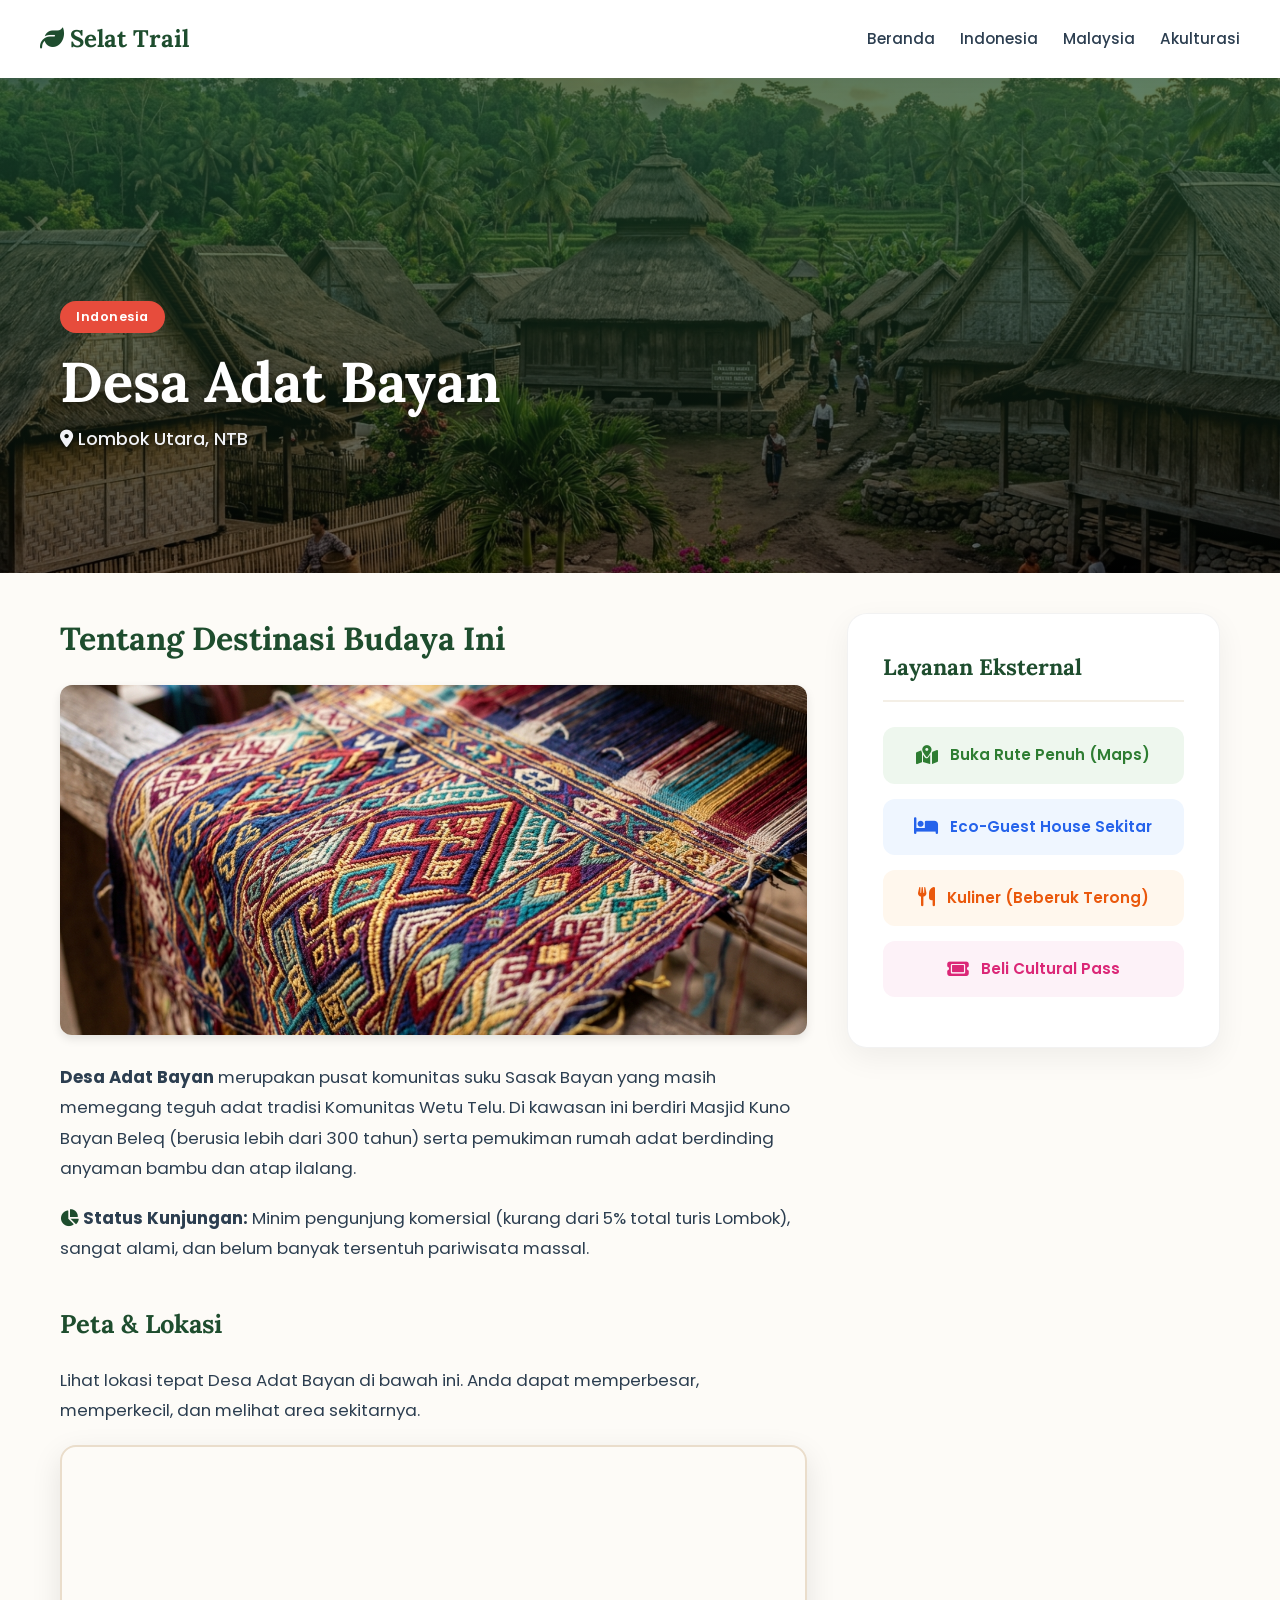
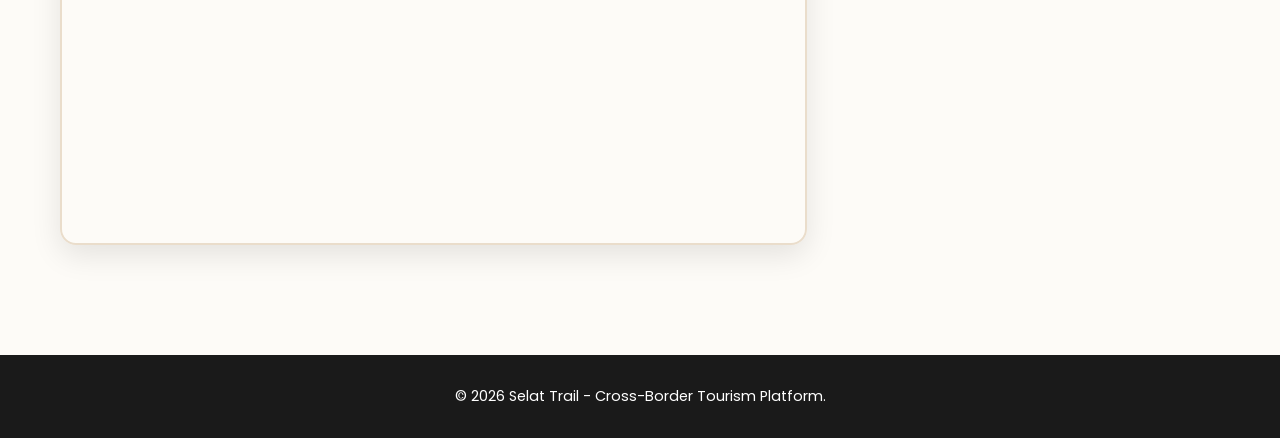
==== bayan.html @ f1a36b82 "first commit" ====
<!DOCTYPE html>
<html lang="id">
<head>
    <meta charset="UTF-8">
    <meta name="viewport" content="width=device-width, initial-scale=1.0">
    <title>Desa Adat Bayan - Selat Trail</title>
    <link href="https://fonts.googleapis.com/css2?family=Lora:ital,wght@0,400;0,600;1,400&family=Poppins:wght@300;400;500;600&display=swap" rel="stylesheet">
    <link rel="stylesheet" href="https://cdnjs.cloudflare.com/ajax/libs/font-awesome/6.4.0/css/all.min.css">
    <link rel="stylesheet" href="style.css">
</head>
<body>

    <!-- Navbar -->
    <nav class="navbar">
        <a href="index.html" class="logo">
            <i class="fa-solid fa-leaf"></i> Selat Trail
        </a>
        <ul class="nav-links">
            <li><a href="index.html#beranda">Beranda</a></li>
            <li><a href="index.html#indonesia">Indonesia</a></li>
            <li><a href="index.html#malaysia">Malaysia</a></li>
            <li><a href="index.html#akulturasi">Akulturasi</a></li>
        </ul>
    </nav>

    <!-- Header Spesifik Destinasi -->
    <header class="detail-hero" style="background-image: url('bayan_village.jpg');">
        <div class="hero-overlay"></div>
        <div class="container relative">
            <span class="badge badge-id">Indonesia</span>
            <h1>Desa Adat Bayan</h1>
            <p class="location"><i class="fa-solid fa-location-dot"></i> Lombok Utara, NTB</p>
        </div>
    </header>

    <!-- Konten Utama (Teks & Maps) -->
    <div class="container detail-layout">
        <div class="detail-main">
            <h2>Tentang Destinasi Budaya Ini</h2>
            <img src="bayan_detail.jpg" alt="Kain Tenun Tradisional Sasak" style="width: 100%; height: 350px; object-fit: cover; border-radius: 12px; margin-bottom: 20px; box-shadow: 0 4px 10px rgba(0,0,0,0.1);">
            <p><strong>Desa Adat Bayan</strong> merupakan pusat komunitas suku Sasak Bayan yang masih memegang teguh adat tradisi Komunitas Wetu Telu. Di kawasan ini berdiri Masjid Kuno Bayan Beleq (berusia lebih dari 300 tahun) serta pemukiman rumah adat berdinding anyaman bambu dan atap ilalang.</p>
            <p><i class="fa-solid fa-chart-pie" style="color:var(--color-primary);"></i> <strong>Status Kunjungan:</strong> Minim pengunjung komersial (kurang dari 5% total turis Lombok), sangat alami, dan belum banyak tersentuh pariwisata massal.</p>
            
            <h3>Peta & Lokasi</h3>
            <p>Lihat lokasi tepat Desa Adat Bayan di bawah ini. Anda dapat memperbesar, memperkecil, dan melihat area sekitarnya.</p>
            
            <!-- Google Maps Embed Iframe -->
            <div class="map-container">
                <iframe src="https://maps.google.com/maps?q=Desa+Adat+Bayan,+Lombok+Utara&t=&z=14&ie=UTF8&iwloc=&output=embed" frameborder="0" scrolling="no" marginheight="0" marginwidth="0"></iframe>
            </div>
        </div>

        <!-- Sidebar CTA (Tautan Layanan) -->
        <div class="detail-sidebar">
            <h3>Layanan Eksternal</h3>
            
            <a href="https://maps.google.com/?q=Desa+Adat+Bayan+Lombok" target="_blank" rel="noopener noreferrer" class="btn-action btn-map">
                <i class="fa-solid fa-map-location-dot"></i> Buka Rute Penuh (Maps)
            </a>
            
            <a href="https://www.agoda.com/id-id/search?city=17088" target="_blank" rel="noopener noreferrer" class="btn-action btn-stay">
                <i class="fa-solid fa-bed"></i> Eco-Guest House Sekitar
            </a>
            
            <a href="https://maps.google.com/?q=Kuliner+Lombok+Utara" target="_blank" rel="noopener noreferrer" class="btn-action btn-food">
                <i class="fa-solid fa-utensils"></i> Kuliner (Beberuk Terong)
            </a>
            
            <a href="https://wa.me/628000000000?text=Halo,%20saya%20ingin%20membeli%20Cultural%20Pass%20Desa%20Bayan" target="_blank" rel="noopener noreferrer" class="btn-action btn-ticket">
                <i class="fa-solid fa-ticket"></i> Beli Cultural Pass
            </a>
        </div>
    </div>

    <footer>
        <p>&copy; 2026 Selat Trail - Cross-Border Tourism Platform.</p>
    </footer>

    <script src="script.js"></script>
</body>
</html>
---- style.css ----
/* Reset Dasar & Variabel Tema */
:root {
    --color-primary: #1e4d2e;
    --color-secondary: #c98a4b;
    --color-text: #2c3e50;
    --color-text-light: #636e72;
    --color-white: #ffffff;
    
    --bg-light: #fdfbf7;
    --bg-cream: #f4efe6;
    --bg-sand: #eaddcb;
    
    --font-heading: 'Lora', serif;
    --font-body: 'Poppins', sans-serif;
    --transition: all 0.3s ease;
}

* { margin: 0; padding: 0; box-sizing: border-box; }
html { scroll-behavior: smooth; }
body { font-family: var(--font-body); color: var(--color-text); line-height: 1.6; background-color: var(--bg-light); }

.container { max-width: 1200px; margin: 0 auto; padding: 60px 20px; }

/* Navbar */
.navbar {
    display: flex; justify-content: space-between; align-items: center;
    padding: 20px 40px; background-color: rgba(255, 255, 255, 0.95);
    backdrop-filter: blur(10px); box-shadow: 0 4px 15px rgba(0,0,0,0.05);
    position: sticky; top: 0; z-index: 100;
}
.navbar .logo { font-family: var(--font-heading); font-size: 24px; font-weight: 700; color: var(--color-primary); text-decoration: none;}
.nav-links { list-style: none; display: flex; gap: 25px; }
.nav-links a { text-decoration: none; color: var(--color-text); font-weight: 500; transition: var(--transition); font-size: 0.95rem; }
.nav-links a:hover { color: var(--color-secondary); }

/* Hero Section */
.hero {
    position: relative; height: 80vh; display: flex; align-items: center; justify-content: center;
    text-align: center; color: var(--color-white); padding: 0 20px;
    background: url('hero_bg.jpg') center/cover;
}
.hero-overlay { position: absolute; top: 0; left: 0; width: 100%; height: 100%; background: linear-gradient(to bottom, rgba(30, 77, 46, 0.7), rgba(0,0,0,0.6)); }
.hero-content { position: relative; z-index: 2; max-width: 800px; animation: fadeIn 1s ease-out; }
.hero-subtitle { font-family: var(--font-body); text-transform: uppercase; letter-spacing: 2px; font-size: 0.9rem; margin-bottom: 15px; display: block; color: var(--color-secondary); }
.hero-content h1 { font-family: var(--font-heading); font-size: 3.5rem; margin-bottom: 25px; line-height: 1.2; }
.hero-content p { font-size: 1.15rem; margin-bottom: 40px; color: #e0e0e0; font-weight: 300;}

.btn-primary { display: inline-block; padding: 15px 35px; background-color: var(--color-secondary); color: var(--color-white); text-decoration: none; font-weight: 600; border-radius: 30px; transition: var(--transition); box-shadow: 0 4px 15px rgba(201, 138, 75, 0.4); }
.btn-primary:hover { background-color: #b3783e; transform: translateY(-2px); }

/* Section Categories */
.category-section { border-bottom: 1px solid rgba(0,0,0,0.05); }
.bg-light { background-color: var(--bg-light); }
.bg-cream { background-color: var(--bg-cream); }
.bg-sand { background-color: var(--bg-sand); }
.section-header { text-align: center; margin-bottom: 50px; }
.section-header h2 { font-family: var(--font-heading); font-size: 2.5rem; color: var(--color-primary); margin-bottom: 10px; }
.section-header p { color: var(--color-text-light); max-width: 600px; margin: 0 auto; }

/* Card Grid & Design */
.card-grid { display: grid; grid-template-columns: repeat(auto-fit, minmax(320px, 1fr)); gap: 40px; }
.destination-card { background: var(--color-white); border-radius: 20px; overflow: hidden; box-shadow: 0 10px 30px rgba(0,0,0,0.08); transition: var(--transition); display: flex; flex-direction: column; }
.destination-card:hover { transform: translateY(-8px); box-shadow: 0 15px 40px rgba(0,0,0,0.12); }
.card-image { height: 240px; background-position: center; background-size: cover; position: relative; }
.badge { position: absolute; top: 20px; left: 20px; padding: 6px 16px; border-radius: 25px; font-size: 0.8rem; font-weight: 600; color: #fff; letter-spacing: 0.5px; z-index: 5; display: inline-block; }
.badge-id { background-color: #e74c3c; } 
.badge-my { background-color: #0984e3; } 
.badge-mix { background-color: #8e44ad; } 
.card-body { padding: 30px; display: flex; flex-direction: column; flex-grow: 1; }
.card-body h3 { font-family: var(--font-heading); font-size: 1.6rem; color: var(--color-primary); margin-bottom: 8px; }
.location { color: var(--color-secondary); font-size: 0.95rem; font-weight: 500; margin-bottom: 15px; }
.short-desc { color: var(--color-text-light); font-size: 0.95rem; margin-bottom: 25px; flex-grow: 1; }
.btn-detail { background: transparent; border: 2px solid var(--color-primary); color: var(--color-primary); padding: 12px; border-radius: 10px; font-weight: 600; font-family: var(--font-body); cursor: pointer; transition: var(--transition); font-size: 0.95rem; width: 100%; display: block; text-align: center; text-decoration: none; }
.btn-detail:hover { background: var(--color-primary); color: var(--color-white); }


/* =========================================================
   STYLE UNTUK HALAMAN DETAIL (bayan.html, mahmeri.html, dll)
   ========================================================= */

.detail-hero { position: relative; height: 55vh; display: flex; align-items: flex-end; padding-bottom: 60px; background-size: cover; background-position: center; color: white; }
.detail-hero .container { position: relative; z-index: 2; width: 100%; }
.detail-hero .badge { position: relative; top: 0; left: 0; margin-bottom: 15px; }
.detail-hero h1 { font-family: var(--font-heading); font-size: 3.5rem; line-height: 1.2; margin-bottom: 10px; text-shadow: 0 2px 10px rgba(0,0,0,0.5); }
.detail-hero .location { color: #f1f2f6; font-size: 1.1rem; text-shadow: 0 2px 5px rgba(0,0,0,0.5); margin-bottom: 0; }

.detail-layout { display: grid; grid-template-columns: 2fr 1fr; gap: 40px; padding-top: 40px; }

.detail-main h2, .detail-main h3 { font-family: var(--font-heading); color: var(--color-primary); margin-bottom: 20px; font-size: 2rem; }
.detail-main h3 { font-size: 1.6rem; margin-top: 40px; }
.detail-main p { color: var(--color-text); font-size: 1.05rem; line-height: 1.8; margin-bottom: 20px; }

/* Container untuk Gambar Maps (Iframe) */
.map-container { width: 100%; height: 400px; border-radius: 16px; overflow: hidden; box-shadow: 0 10px 30px rgba(0,0,0,0.1); border: 2px solid #eaddcb; }
.map-container iframe { width: 100%; height: 100%; border: none; }

.detail-sidebar { background: var(--color-white); padding: 35px; border-radius: 20px; box-shadow: 0 10px 30px rgba(0,0,0,0.06); align-self: start; position: sticky; top: 100px; border: 1px solid rgba(0,0,0,0.05); }
.detail-sidebar h3 { font-family: var(--font-heading); color: var(--color-primary); margin-bottom: 25px; font-size: 1.4rem; border-bottom: 2px solid var(--bg-cream); padding-bottom: 15px; }

/* Action Button Colors (Soft UI) untuk Sidebar */
.btn-action { display: flex; align-items: center; justify-content: center; gap: 12px; padding: 15px 20px; text-decoration: none; font-size: 0.95rem; font-weight: 600; border-radius: 12px; transition: var(--transition); border: 1px solid transparent; width: 100%; margin-bottom: 15px; }
.btn-action i { font-size: 1.2rem; }
.btn-map { background: #eef7ee; color: #2e7d32; }
.btn-map:hover { background: #2e7d32; color: #fff; transform: translateY(-2px); box-shadow: 0 4px 12px rgba(46,125,50,0.2); }
.btn-stay { background: #eff6ff; color: #2563eb; }
.btn-stay:hover { background: #2563eb; color: #fff; transform: translateY(-2px); box-shadow: 0 4px 12px rgba(37,99,235,0.2); }
.btn-food { background: #fff7ed; color: #ea580c; }
.btn-food:hover { background: #ea580c; color: #fff; transform: translateY(-2px); box-shadow: 0 4px 12px rgba(234,88,12,0.2); }
.btn-ticket { background: #fdf2f8; color: #db2777; }
.btn-ticket:hover { background: #db2777; color: #fff; transform: translateY(-2px); box-shadow: 0 4px 12px rgba(219,39,119,0.2); }

footer { text-align: center; padding: 30px; background: #1a1a1a; color: #fff; font-size: 0.9rem; margin-top: 50px; }

@keyframes fadeIn { from { opacity: 0; transform: translateY(20px); } to { opacity: 1; transform: translateY(0); } }

@media (max-width: 900px) {
    .detail-layout { grid-template-columns: 1fr; }
    .detail-hero h1 { font-size: 2.5rem; }
}
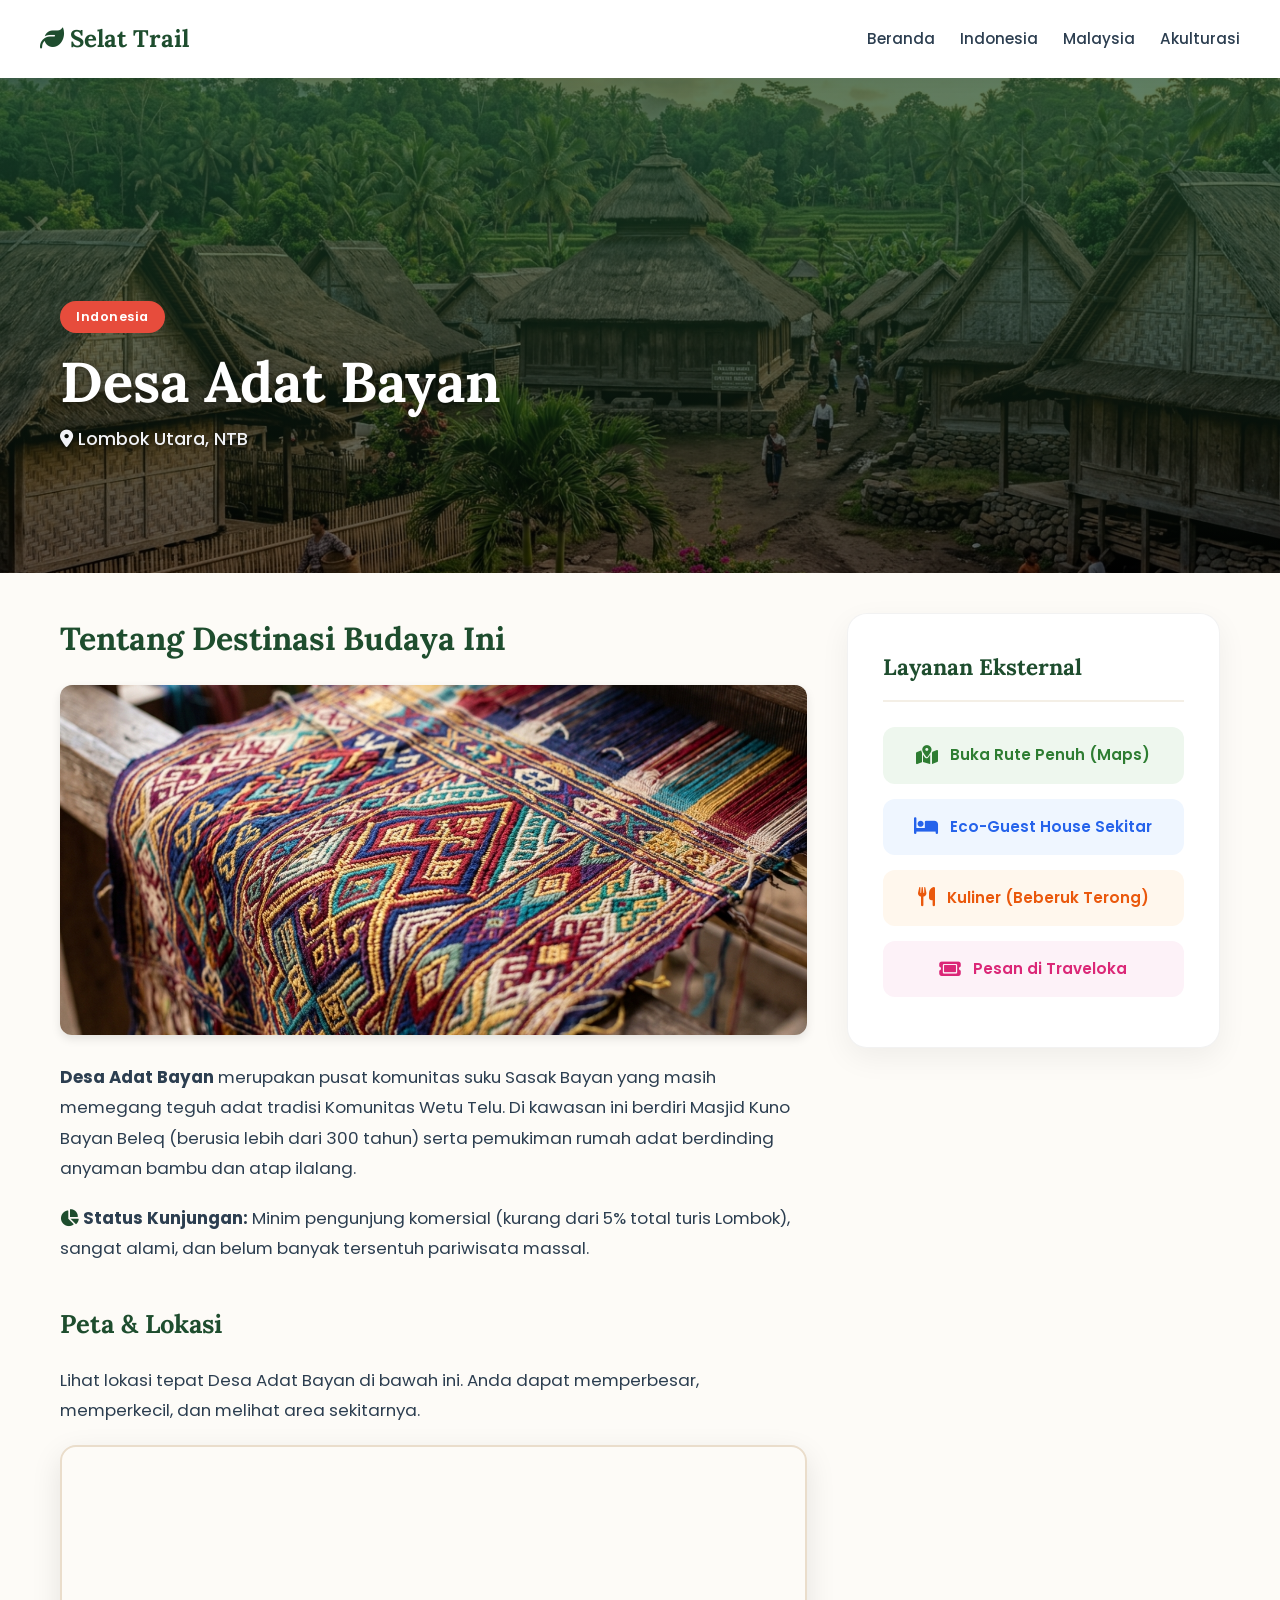
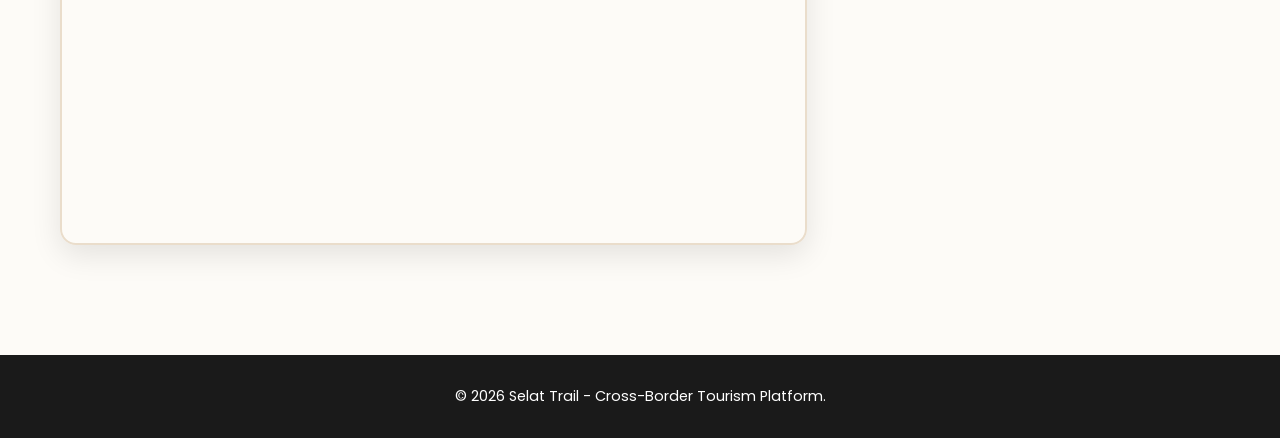
==== commit dd10c7f3: "pesan online" ====
--- a/bayan.html
+++ b/bayan.html
@@ -15,6 +15,9 @@
         <a href="index.html" class="logo">
             <i class="fa-solid fa-leaf"></i> Selat Trail
         </a>
+        <div class="menu-toggle" id="mobile-menu">
+            <i class="fa-solid fa-bars"></i>
+        </div>
         <ul class="nav-links">
             <li><a href="index.html#beranda">Beranda</a></li>
             <li><a href="index.html#indonesia">Indonesia</a></li>
@@ -58,7 +61,7 @@
                 <i class="fa-solid fa-map-location-dot"></i> Buka Rute Penuh (Maps)
             </a>
             
-            <a href="https://www.agoda.com/id-id/search?city=17088" target="_blank" rel="noopener noreferrer" class="btn-action btn-stay">
+            <a href="https://www.agoda.com/id-id/search?text=Bayan+Lombok+Utara" target="_blank" rel="noopener noreferrer" class="btn-action btn-stay">
                 <i class="fa-solid fa-bed"></i> Eco-Guest House Sekitar
             </a>
             
@@ -66,8 +69,8 @@
                 <i class="fa-solid fa-utensils"></i> Kuliner (Beberuk Terong)
             </a>
             
-            <a href="https://wa.me/628000000000?text=Halo,%20saya%20ingin%20membeli%20Cultural%20Pass%20Desa%20Bayan" target="_blank" rel="noopener noreferrer" class="btn-action btn-ticket">
-                <i class="fa-solid fa-ticket"></i> Beli Cultural Pass
+            <a href="https://www.traveloka.com/id-id/activities/search?q=Desa+Adat+Bayan" target="_blank" rel="noopener noreferrer" class="btn-action btn-ticket">
+                <i class="fa-solid fa-ticket"></i> Pesan di Traveloka
             </a>
         </div>
     </div>
--- a/style.css
+++ b/style.css
@@ -113,7 +113,88 @@
 
 @keyframes fadeIn { from { opacity: 0; transform: translateY(20px); } to { opacity: 1; transform: translateY(0); } }
 
+/* Menu Toggle Button */
+.menu-toggle {
+    display: none;
+    font-size: 1.5rem;
+    color: var(--color-primary);
+    cursor: pointer;
+}
+
 @media (max-width: 900px) {
     .detail-layout { grid-template-columns: 1fr; }
     .detail-hero h1 { font-size: 2.5rem; }
 }
+
+@media (max-width: 768px) {
+    /* Mobile Navbar */
+    .menu-toggle { display: block; }
+    
+    .nav-links {
+        position: absolute;
+        top: 70px;
+        left: 0;
+        width: 100%;
+        background-color: var(--color-white);
+        flex-direction: column;
+        align-items: center;
+        gap: 0;
+        box-shadow: 0 10px 15px rgba(0,0,0,0.1);
+        transform: translateY(-150%);
+        opacity: 0;
+        pointer-events: none;
+        transition: all 0.3s ease;
+    }
+    
+    .nav-links.active {
+        transform: translateY(0);
+        opacity: 1;
+        pointer-events: auto;
+    }
+    
+    .nav-links li {
+        width: 100%;
+        text-align: center;
+        border-bottom: 1px solid rgba(0,0,0,0.05);
+    }
+    
+    .nav-links a {
+        display: block;
+        padding: 15px 0;
+        font-size: 1.1rem;
+    }
+    
+    /* Responsive Hero Section */
+    .hero {
+        padding: 0 15px;
+    }
+    
+    .hero-content h1 {
+        font-size: 2.2rem;
+        margin-bottom: 15px;
+    }
+    
+    .hero-content p {
+        font-size: 1rem;
+        margin-bottom: 25px;
+    }
+    
+    .btn-primary {
+        padding: 12px 25px;
+        font-size: 0.95rem;
+    }
+    
+    /* Section Headers */
+    .section-header h2 {
+        font-size: 2rem;
+    }
+    
+    /* Detail Hero Mobile */
+    .detail-hero h1 {
+        font-size: 2rem;
+    }
+    .detail-hero {
+        height: 45vh;
+        padding-bottom: 30px;
+    }
+}
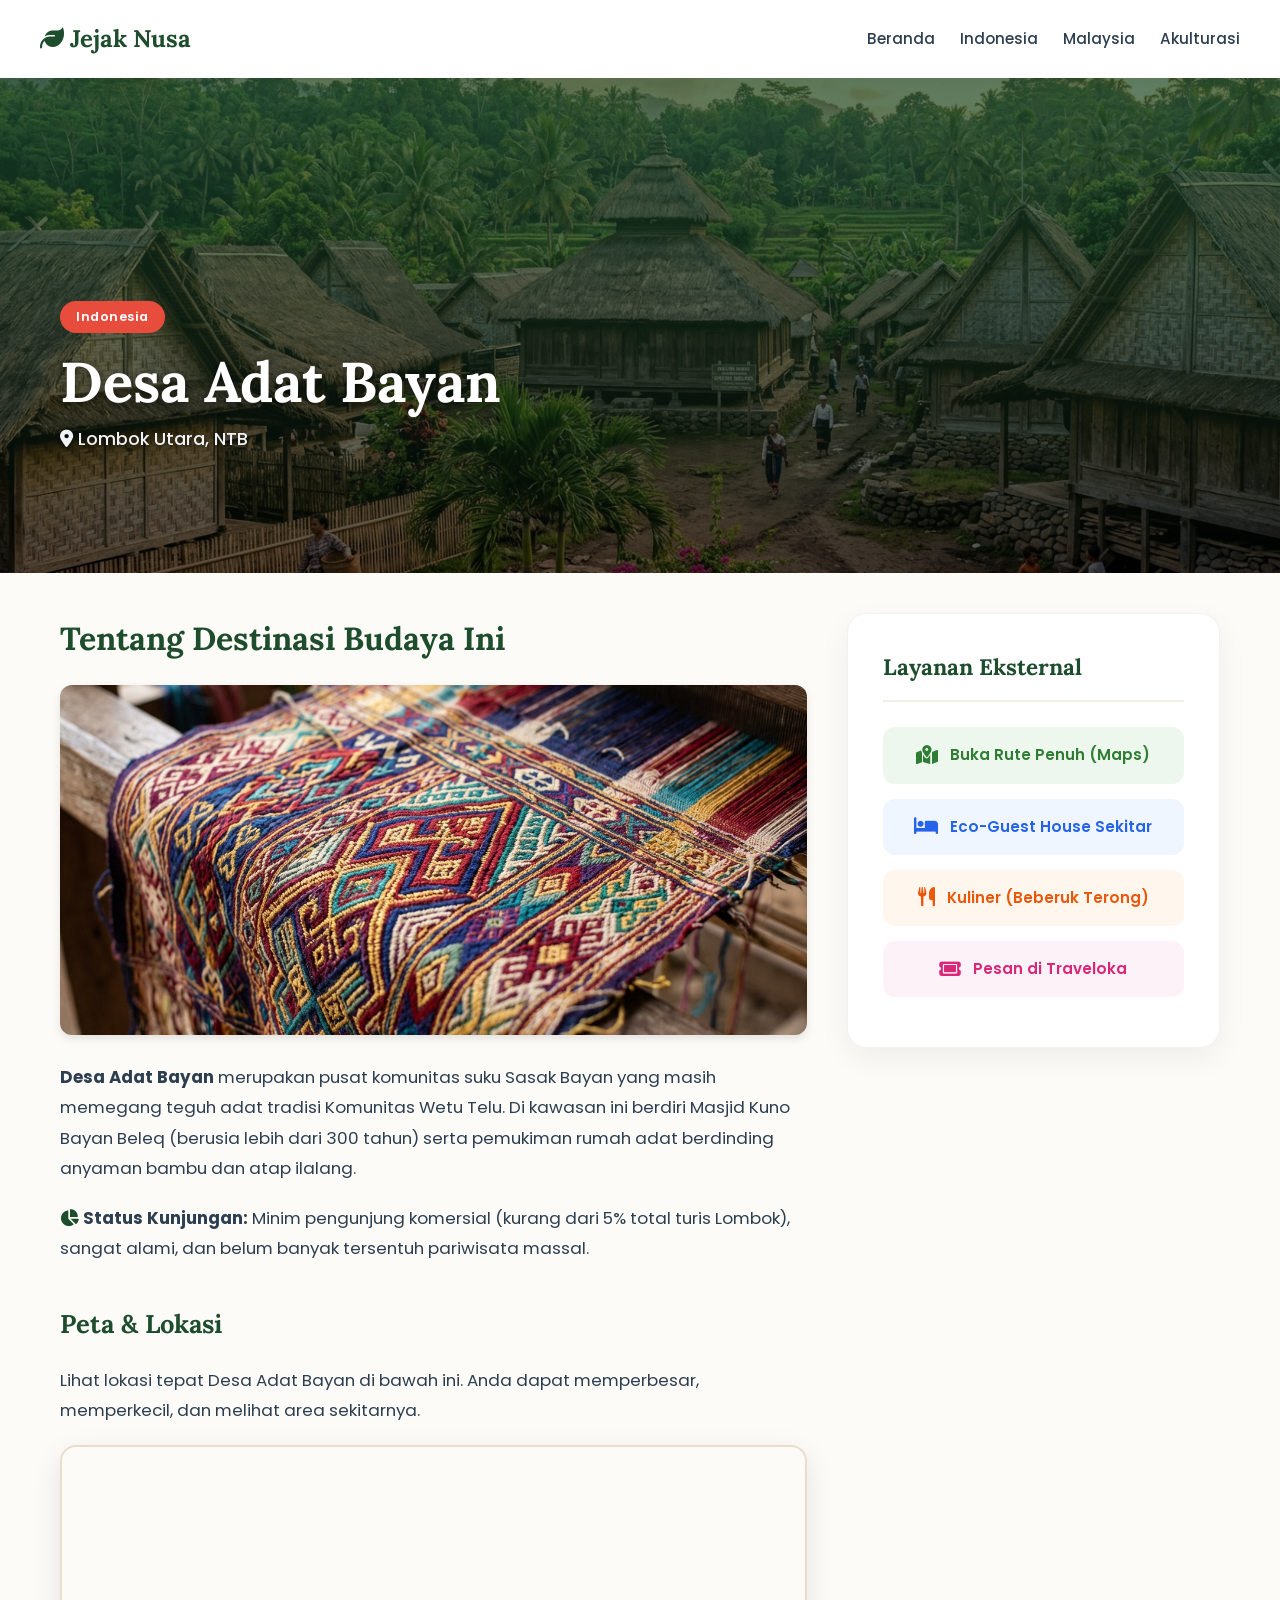
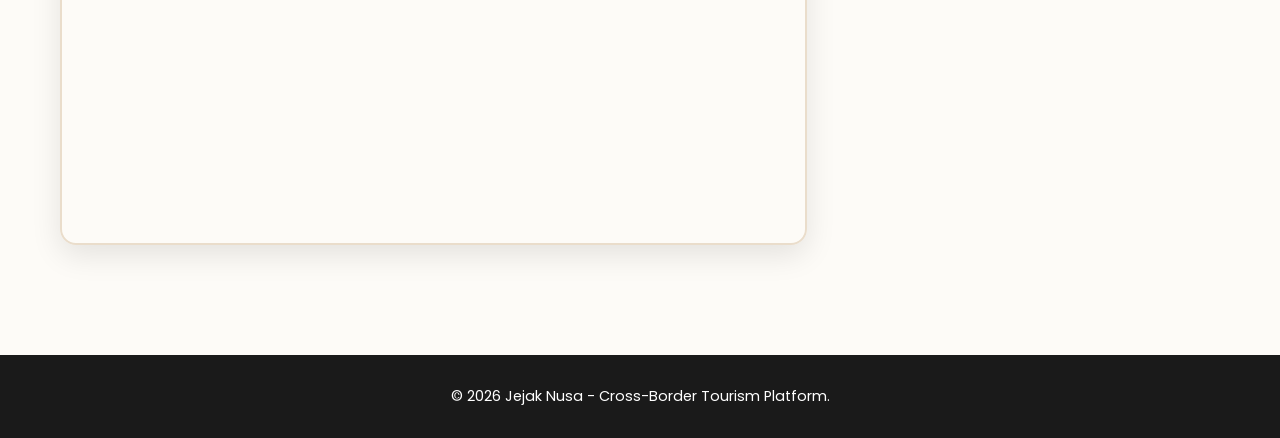
==== commit 6b0ccef7: "slogan dan tim" ====
--- a/bayan.html
+++ b/bayan.html
@@ -3,7 +3,7 @@
 <head>
     <meta charset="UTF-8">
     <meta name="viewport" content="width=device-width, initial-scale=1.0">
-    <title>Desa Adat Bayan - Selat Trail</title>
+    <title>Desa Adat Bayan - Jejak Nusa</title>
     <link href="https://fonts.googleapis.com/css2?family=Lora:ital,wght@0,400;0,600;1,400&family=Poppins:wght@300;400;500;600&display=swap" rel="stylesheet">
     <link rel="stylesheet" href="https://cdnjs.cloudflare.com/ajax/libs/font-awesome/6.4.0/css/all.min.css">
     <link rel="stylesheet" href="style.css">
@@ -13,7 +13,7 @@
     <!-- Navbar -->
     <nav class="navbar">
         <a href="index.html" class="logo">
-            <i class="fa-solid fa-leaf"></i> Selat Trail
+            <i class="fa-solid fa-leaf"></i> Jejak Nusa
         </a>
         <div class="menu-toggle" id="mobile-menu">
             <i class="fa-solid fa-bars"></i>
@@ -76,7 +76,7 @@
     </div>
 
     <footer>
-        <p>&copy; 2026 Selat Trail - Cross-Border Tourism Platform.</p>
+        <p>&copy; 2026 Jejak Nusa - Cross-Border Tourism Platform.</p>
     </footer>
 
     <script src="script.js"></script>
